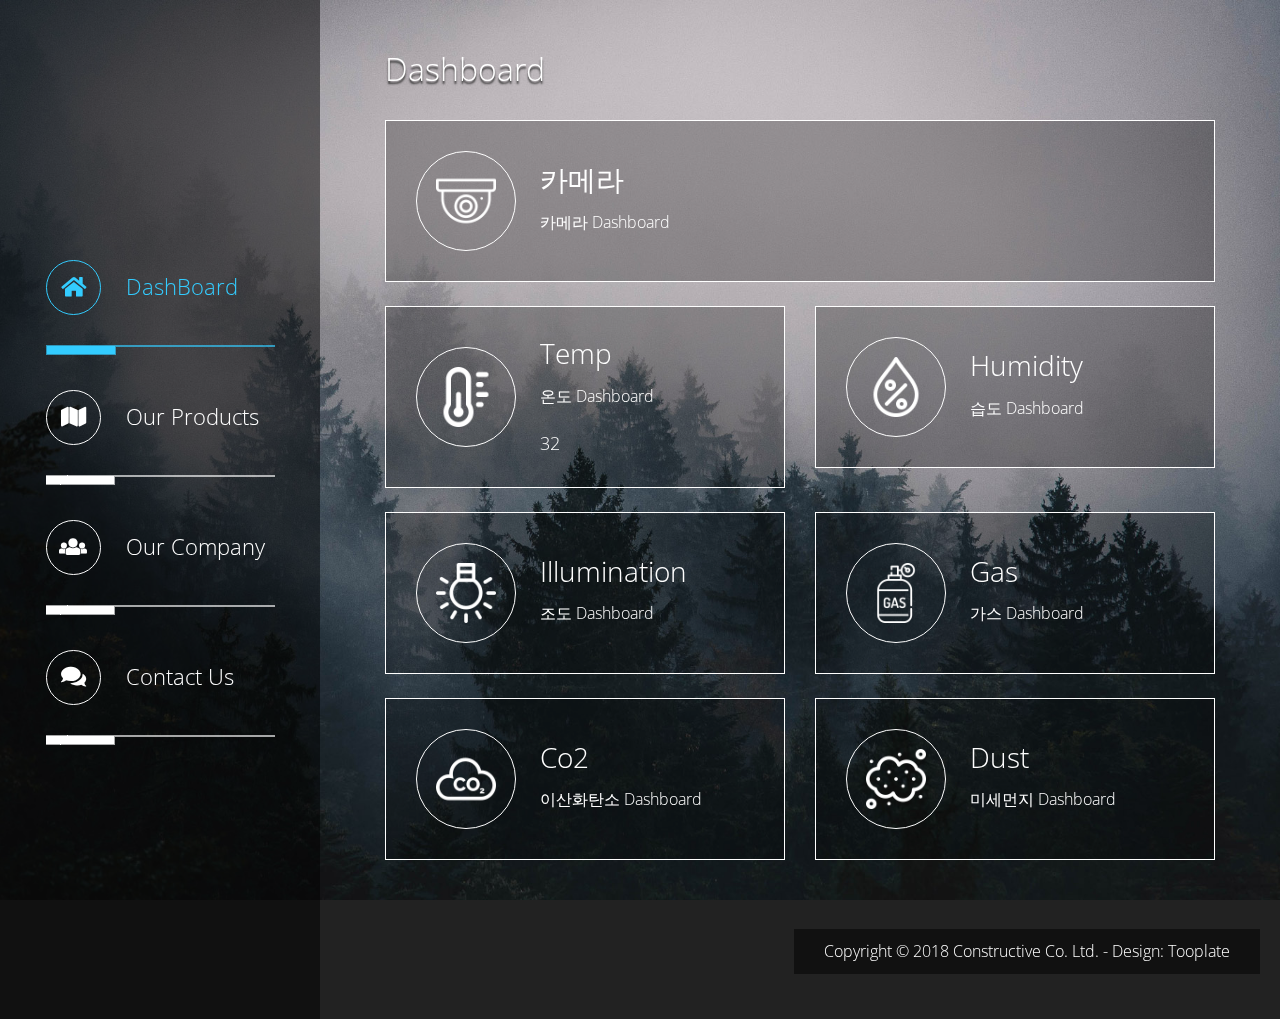
==== test/index.html @ ed11cfe7 "22/11/21 Web" ====
<!DOCTYPE html>
<html>
  <head>
    <meta charset="utf-8" />
    <meta http-equiv="X-UA-Compatible" content="IE=edge" />
    <meta name="viewport" content="width=device-width, initial-scale=1" />

    <title>Constructive HTML Template</title>
    <!--

Template 2102 Constructive

http://www.tooplate.com/view/2102-constructive

-->
    <link
      rel="stylesheet"
      href="https://fonts.googleapis.com/css?family=Open+Sans:300,400"
    />
    <!-- Google web font "Open Sans" -->
    <link rel="stylesheet" href="css/fontawesome-all.min.css" />
    <link rel="stylesheet" href="css/bootstrap.min.css" />
    <link rel="stylesheet" type="text/css" href="css/magnific-popup.css" />
    <link rel="stylesheet" type="text/css" href="slick/slick.css" />
    <link rel="stylesheet" type="text/css" href="slick/slick-theme.css" />
    <link rel="stylesheet" href="css/tooplate-style.css" />
    <link rel="stylesheet" href="css/function.css" />
    <script>
      var renderPage = true;

      if (
        navigator.userAgent.indexOf("MSIE") !== -1 ||
        navigator.appVersion.indexOf("Trident/") > 0
      ) {
        /* Microsoft Internet Explorer detected in. */
        alert(
          "Please view this in a modern browser such as Chrome or Microsoft Edge."
        );
        renderPage = false;
      }
    </script>
  </head>

  <body>
    <!-- Loader -->
    <div id="loader-wrapper">
      <div id="loader"></div>
      <div class="loader-section section-left"></div>
      <div class="loader-section section-right"></div>
    </div>

    <!-- Page Content -->
    <div class="container-fluid tm-main">
      <div class="row tm-main-row">
        <!-- Sidebar -->
        <div
          id="tmSideBar"
          class="col-xl-3 col-lg-4 col-md-12 col-sm-12 sidebar"
        >
          <button id="tmMainNavToggle" class="menu-icon">&#9776;</button>

          <div class="inner">
            <nav id="tmMainNav" class="tm-main-nav">
              <ul>
                <li>
                  <a
                    href="#intro"
                    id="tmNavLink1"
                    class="scrolly active"
                    data-bg-img="constructive_bg_01.jpg"
                    data-page="#tm-section-1"
                  >
                    <i class="fas fa-home tm-nav-fa-icon"></i>
                    <span>DashBoard</span>
                  </a>
                </li>
                <li>
                  <a
                    href="#products"
                    id="tmNavLink2"
                    class="scrolly"
                    data-bg-img="constructive_bg_02.jpg"
                    data-page="#tm-section-2"
                    data-page-type="carousel"
                  >
                    <i class="fas fa-map tm-nav-fa-icon"></i>
                    <span>Our Products</span>
                  </a>
                </li>
                <li>
                  <a
                    href="#company"
                    class="scrolly"
                    data-bg-img="constructive_bg_03.jpg"
                    data-page="#tm-section-3"
                  >
                    <i class="fas fa-users tm-nav-fa-icon"></i>
                    <span>Our Company</span>
                  </a>
                </li>
                <li>
                  <a
                    href="#contact"
                    class="scrolly"
                    data-bg-img="constructive_bg_04.jpg"
                    data-page="#tm-section-4"
                  >
                    <i class="fas fa-comments tm-nav-fa-icon"></i>
                    <span>Contact Us</span>
                  </a>
                </li>
              </ul>
            </nav>
          </div>
        </div>

        <div class="col-xl-9 col-lg-8 col-md-12 col-sm-12 tm-content">
          <div class="modal-div hidden">
            <div class="modal-overlay"></div>
            <div class="modal-content">
              <h2 style="color: black">blank</h2>
              <button id="closeBtn">❌</button>
            </div>
          </div>
          <!-- section 1 -->
          <section
            id="tm-section-1"
            class="tm-section"
            style="position: relative"
          >
            <div class="row mb-4">
              <header class="col-xl-12">
                <h2 class="tm-text-shadow">Dashboard</h2>
              </header>
            </div>
            <div class="col-sm-12 col-md-6 col-lg-12 mb-4">
              <div
                id="click"
                class="media tm-bg-transparent-black tm-border-white"
              >
                <i class="tm-icon-circled tm-icon-media">
                  <img
                    class="invert-img"
                    src="./img/cctv.png"
                    height="60"
                    width="60"
                /></i>
                <div class="media-body">
                  <h3>카메라</h3>
                  <p>카메라 Dashboard</p>
                </div>
              </div>
            </div>
            <!-- 온도,습도,조도,가스,CO2,먼지 등 dashboard -->
            <div id="dashboard" class="row">
              <div class="col-sm-12 col-md-6 col-lg-12 col-xl-6 mb-4">
                <div
                  id="temp"
                  class="media tm-bg-transparent-black tm-border-white click"
                >
                  <i class="tm-icon-circled tm-icon-media">
                    <img
                      class="invert-img"
                      src="./img/temperature.png"
                      height="60"
                      width="60"
                  /></i>
                  <div class="media-body">
                    <a class="sensor hidden">temp</a>
                    <h3>Temp</h3>
                    <p>온도 Dashboard</p>
                    <a id="cur-temp">32</a>
                  </div>
                </div>
              </div>
              <div class="col-sm-12 col-md-6 col-lg-12 col-xl-6 mb-4">
                <div
                  id="hum"
                  class="media tm-bg-transparent-black tm-border-white click"
                >
                  <i class="tm-icon-circled tm-icon-media">
                    <img
                      class="invert-img"
                      src="./img/humidity.png"
                      height="60"
                      width="60"
                  /></i>
                  <div class="media-body">
                    <a class="sensor hidden">humidity</a>
                    <h3>Humidity</h3>
                    <p>습도 Dashboard</p>
                  </div>
                </div>
              </div>
              <div class="col-sm-12 col-md-6 col-lg-12 col-xl-6 mb-4">
                <div
                  id="ill"
                  class="media tm-bg-transparent-black tm-border-white click"
                >
                  <i class="tm-icon-circled tm-icon-media">
                    <img
                      class="invert-img"
                      src="./img/illumination.png"
                      height="60"
                      width="60"
                  /></i>
                  <div class="media-body">
                    <a class="sensor hidden">illumination</a>
                    <h3>Illumination</h3>
                    <p>조도 Dashboard</p>
                  </div>
                </div>
              </div>
              <div class="col-sm-12 col-md-6 col-lg-12 col-xl-6 mb-4">
                <div
                  id="gas"
                  class="media tm-bg-transparent-black tm-border-white click"
                >
                  <i class="tm-icon-circled tm-icon-media">
                    <img
                      class="invert-img"
                      src="./img/gas-bottle.png"
                      height="60"
                      width="60"
                  /></i>
                  <div class="media-body">
                    <a class="sensor hidden">gas</a>
                    <h3>Gas</h3>
                    <p>가스 Dashboard</p>
                  </div>
                </div>
              </div>
              <div class="col-sm-12 col-md-6 col-lg-12 col-xl-6 mb-4">
                <div
                  id="co2"
                  class="media tm-bg-transparent-black tm-border-white click"
                >
                  <i class="tm-icon-circled tm-icon-media">
                    <img
                      class="invert-img"
                      src="./img/carbon-dioxide.png"
                      height="60"
                      width="60"
                  /></i>
                  <div class="media-body">
                    <a class="sensor hidden">co2</a>
                    <h3>Co2</h3>
                    <p>이산화탄소 Dashboard</p>
                  </div>
                </div>
              </div>
              <div class="col-sm-12 col-md-6 col-lg-12 col-xl-6 mb-4">
                <div
                  id="dust"
                  class="media tm-bg-transparent-black tm-border-white click"
                >
                  <i class="tm-icon-circled tm-icon-media">
                    <img
                      class="invert-img"
                      src="./img/dust.png"
                      height="60"
                      width="60"
                  /></i>
                  <div class="media-body">
                    <a class="sensor hidden">dust</a>
                    <h3>Dust</h3>
                    <p>미세먼지 Dashboard</p>
                  </div>
                </div>
              </div>
            </div>
          </section>

          <!-- section 2 -->
          <section id="tm-section-2" class="tm-section tm-section-carousel">
            <div>
              <header class="mb-4">
                <h2 class="tm-text-shadow">Our Products</h2>
              </header>
              <div class="tm-img-container">
                <div class="tm-img-slider">
                  <a href="img/gallery-img-01.jpg" class="tm-slider-img"
                    ><img
                      src="img/gallery-img-01-tn.jpg"
                      alt="Image"
                      class="img-fluid"
                  /></a>
                  <a href="img/gallery-img-02.jpg" class="tm-slider-img"
                    ><img
                      src="img/gallery-img-02-tn.jpg"
                      alt="Image"
                      class="img-fluid"
                  /></a>
                  <a href="img/gallery-img-03.jpg" class="tm-slider-img"
                    ><img
                      src="img/gallery-img-03-tn.jpg"
                      alt="Image"
                      class="img-fluid"
                  /></a>
                  <a href="img/gallery-img-04.jpg" class="tm-slider-img"
                    ><img
                      src="img/gallery-img-04-tn.jpg"
                      alt="Image"
                      class="img-fluid"
                  /></a>
                  <a href="img/gallery-img-05.jpg" class="tm-slider-img"
                    ><img
                      src="img/gallery-img-05-tn.jpg"
                      alt="Image"
                      class="img-fluid"
                  /></a>
                  <a href="img/gallery-img-06.jpg" class="tm-slider-img"
                    ><img
                      src="img/gallery-img-06-tn.jpg"
                      alt="Image"
                      class="img-fluid"
                  /></a>
                </div>
              </div>
            </div>
          </section>

          <!-- section 3 -->
          <section id="tm-section-3" class="tm-section">
            <div class="row mb-4">
              <header class="col-xl-12">
                <h2 class="tm-text-shadow">Our Company</h2>
              </header>
            </div>
            <div class="row">
              <div class="col-sm-12 col-md-6 col-lg-12 col-xl-6 mb-4">
                <div class="media tm-bg-transparent-black tm-border-white">
                  <i class="fab fa-apple tm-icon-circled tm-icon-media"></i>
                  <div class="media-body">
                    <h3>HTML Templates</h3>
                    <p>
                      We provide a variety of templates for you at no cost.
                      Please spread a word about
                      <a
                        href="https://plus.google.com/+tooplate"
                        target="_parent"
                        >Tooplate</a
                      >
                      website. Thank you.
                    </p>
                  </div>
                </div>
              </div>
              <div class="col-sm-12 col-md-6 col-lg-12 col-xl-6 mb-4">
                <div class="media tm-bg-transparent-black tm-border-white">
                  <i
                    class="fas fa-map-pin mr-4 tm-icon-circled tm-icon-media"
                  ></i>
                  <div class="media-body">
                    <h3>Free Images</h3>
                    <p>
                      Photos by
                      <a href="https://unsplash.com" target="_blank"
                        >Unsplash.com</a
                      >
                      website, ac ornare arcu finibus sed. Aenean ultrices nisi
                      sit amet facilisis viverra.
                    </p>
                  </div>
                </div>
              </div>
              <div class="col-sm-12 col-md-6 col-lg-12 col-xl-6 mb-4">
                <div class="media tm-bg-transparent-black tm-border-white">
                  <i class="fab fa-fly mr-4 tm-icon-circled tm-icon-media"></i>
                  <div class="media-body">
                    <h3>Phasellus eleifend</h3>
                    <p>
                      Phasellus feugiat scelerisque sapien, ac ornare arcu
                      finibus sed. Aenean ultrices nisi sit amet facilisis
                      viverra.
                    </p>
                  </div>
                </div>
              </div>
              <div class="col-sm-12 col-md-6 col-lg-12 col-xl-6 mb-4">
                <div class="media tm-bg-transparent-black tm-border-white">
                  <i
                    class="fab fa-linode mr-4 tm-icon-circled tm-icon-media"
                  ></i>
                  <div class="media-body">
                    <h3>Phasellus eleifend</h3>
                    <p>
                      Phasellus feugiat scelerisque sapien, ac ornare arcu
                      finibus sed. Aenean ultrices nisi sit amet facilisis
                      viverra.
                    </p>
                  </div>
                </div>
              </div>
            </div>
          </section>

          <!-- section 4 -->
          <section id="tm-section-4" class="tm-section">
            <div class="tm-bg-transparent-black tm-contact-box-pad">
              <div class="row mb-4">
                <div class="col-sm-12">
                  <header><h2 class="tm-text-shadow">Contact Us</h2></header>
                </div>
              </div>
              <div class="row tm-page-4-content">
                <div class="col-md-6 col-sm-12 tm-contact-col">
                  <div class="contact_message">
                    <form action="#contact" method="post" class="contact-form">
                      <div class="form-group">
                        <input
                          type="text"
                          id="contact_name"
                          name="contact_name"
                          class="form-control"
                          placeholder="Name"
                          required
                        />
                      </div>
                      <div class="form-group">
                        <input
                          type="email"
                          id="contact_email"
                          name="contact_email"
                          class="form-control"
                          placeholder="Email"
                          required
                        />
                      </div>
                      <div class="form-group">
                        <textarea
                          id="contact_message"
                          name="contact_message"
                          class="form-control"
                          rows="9"
                          placeholder="Message"
                          required
                        ></textarea>
                      </div>
                      <button
                        type="submit"
                        class="btn tm-btn-submit tm-btn ml-auto"
                      >
                        Submit
                      </button>
                    </form>
                  </div>
                </div>
                <div class="col-md-6 col-sm-12 tm-contact-col">
                  <div class="tm-address-box">
                    <p>
                      Aliquam interdum, nisl sedd faucibus tempor, massa velit
                      laoreet ipsum, et faucibus sapien magna at enim.
                      Suspendisse a dictum tortor.
                    </p>
                    <p>
                      Curabitur venenatis leo in augue convallis, vulputate
                      sollicitudin ex maximus.
                    </p>
                    <address>
                      120-240 Aliquam nec neque augue<br />
                      Suspendisse tincidunt nunc,<br />
                      vitae sagis justo 11000
                    </address>
                  </div>
                </div>
              </div>
            </div>
          </section>
        </div>
        <!-- .tm-content -->
        <footer class="footer-link">
          <p class="tm-copyright-text">
            Copyright &copy; 2018 Constructive Co. Ltd. - Design: Tooplate
          </p>
        </footer>
      </div>
      <!-- row -->
    </div>
    <div id="preload-01"></div>
    <div id="preload-02"></div>
    <div id="preload-03"></div>
    <div id="preload-04"></div>

    <script type="text/javascript" src="js/jquery-3.2.1.min.js"></script>
    <script
      type="text/javascript"
      src="js/jquery.magnific-popup.min.js"
    ></script>
    <script type="text/javascript" src="js/jquery.backstretch.min.js"></script>
    <script type="text/javascript" src="slick/slick.min.js"></script>
    <!-- Slick Carousel -->

    <script>
      var sidebarVisible = false;
      var currentPageID = "#tm-section-1";

      // Setup Carousel
      function setupCarousel() {
        // If current page isn't Carousel page, don't do anything.
        if ($("#tm-section-2").css("display") == "none") {
        } else {
          // If current page is Carousel page, set up the Carousel.

          var slider = $(".tm-img-slider");
          var windowWidth = $(window).width();

          if (slider.hasClass("slick-initialized")) {
            slider.slick("destroy");
          }

          if (windowWidth < 640) {
            slider.slick({
              dots: true,
              infinite: false,
              slidesToShow: 1,
              slidesToScroll: 1,
            });
          } else if (windowWidth < 992) {
            slider.slick({
              dots: true,
              infinite: false,
              slidesToShow: 2,
              slidesToScroll: 1,
            });
          } else {
            // Slick carousel
            slider.slick({
              dots: true,
              infinite: false,
              slidesToShow: 3,
              slidesToScroll: 2,
            });
          }

          // Init Magnific Popup
          $(".tm-img-slider").magnificPopup({
            delegate: "a", // child items selector, by clicking on it popup will open
            type: "image",
            gallery: { enabled: true },
            // other options
          });
        }
      }

      // Setup Nav
      function setupNav() {
        // Add Event Listener to each Nav item
        $(".tm-main-nav a").click(function (e) {
          e.preventDefault();

          var currentNavItem = $(this);
          changePage(currentNavItem);

          setupCarousel();
          setupFooter();

          // Hide the nav on mobile
          $("#tmSideBar").removeClass("show");
        });
      }

      function changePage(currentNavItem) {
        // Update Nav items
        $(".tm-main-nav a").removeClass("active");
        currentNavItem.addClass("active");

        $(currentPageID).hide();

        // Show current page
        currentPageID = currentNavItem.data("page");
        $(currentPageID).fadeIn(1000);

        // Change background image
        var bgImg = currentNavItem.data("bgImg");
        $.backstretch("img/" + bgImg);
      }

      // Setup Nav Toggle Button
      function setupNavToggle() {
        $("#tmMainNavToggle").on("click", function () {
          $(".sidebar").toggleClass("show");
        });
      }

      // If there is enough room, stick the footer at the bottom of page content.
      // If not, place it after the page content
      function setupFooter() {
        var padding = 100;
        var footerPadding = 40;
        var mainContent = $("section" + currentPageID);
        var mainContentHeight = mainContent.outerHeight(true);
        var footer = $(".footer-link");
        var footerHeight = footer.outerHeight(true);
        var totalPageHeight =
          mainContentHeight + footerHeight + footerPadding + padding;
        var windowHeight = $(window).height();

        if (totalPageHeight > windowHeight) {
          $(".tm-content").css(
            "margin-bottom",
            footerHeight + footerPadding + "px"
          );
          footer.css("bottom", footerHeight + "px");
        } else {
          $(".tm-content").css("margin-bottom", "0");
          footer.css("bottom", "20px");
        }
      }

      // Everything is loaded including images.
      $(window).on("load", function () {
        // Render the page on modern browser only.
        if (renderPage) {
          // Remove loader
          $("body").addClass("loaded");

          // Page transition
          var allPages = $(".tm-section");

          // Handle click of "Continue", which changes to next page
          // The link contains data-nav-link attribute, which holds the nav item ID
          // Nav item ID is then used to access and trigger click on the corresponding nav item
          var linkToAnotherPage = $("a.tm-btn[data-nav-link]");

          if (linkToAnotherPage != null) {
            linkToAnotherPage.on("click", function () {
              var navItemToHighlight = linkToAnotherPage.data("navLink");
              $("a" + navItemToHighlight).click();
            });
          }

          // Hide all pages
          allPages.hide();

          $("#tm-section-1").fadeIn();

          // Set up background first page
          var bgImg = $("#tmNavLink1").data("bgImg");

          $.backstretch("img/" + bgImg, { fade: 500 });

          // Setup Carousel, Nav, and Nav Toggle
          setupCarousel();
          setupNav();
          setupNavToggle();
          setupFooter();

          // Resize Carousel upon window resize
          $(window).resize(function () {
            setupCarousel();
            setupFooter();
          });
        }
      });
    </script>
    <script src="js/function.js"></script>
  </body>
</html>
---- test/css/tooplate-style.css ----
/* 	

Template 2102 Constructive

http://www.tooplate.com/view/2102-constructive

*/

body {
  font-family: "Open Sans", Helvetica, Arial, sans-serif;
  font-size: 18px;
  font-weight: 300;
  color: white;
  overflow-x: hidden;
  min-height: 100vh;
  height: 100%;
  position: relative;
  background: #222222;
}

#preload-01 {
  background: url(../img/constructive_bg_01.jpg) no-repeat -9999px -9999px;
}
#preload-02 {
  background: url(../img/constructive_bg_02.jpg) no-repeat -9999px -9999px;
}
#preload-03 {
  background: url(../img/constructive_bg_03.jpg) no-repeat -9999px -9999px;
}
#preload-04 {
  background: url(../img/constructive_bg_04.jpg) no-repeat -9999px -9999px;
}

ul {
  margin: 0;
  padding: 0;
}

a,
button {
  transition: all 0.3s ease;
}
button:focus {
  outline: none;
}
a:focus {
  text-decoration: none;
  outline: none;
}

a {
  color: #fff;
}

a:hover {
  color: #ff0;
}

h1,
h2,
h3 {
  font-weight: 300;
}

p {
  font-size: 1rem;
  line-height: 2.2;
}

p:last-child {
  margin-bottom: 0;
}

.tm-bg-transparent-black {
  background-color: rgba(0, 0, 0, 0.25);
  padding: 30px;
}

.tm-contact-box-pad {
  padding: 60px 55px;
}
.tm-border-white {
  border: 1px solid white;
}
.media {
  align-items: center;
}

.tm-icon-circled {
  font-size: 4.5rem;
  border-radius: 50%;
  border: 1px solid white;
  padding: 8px;
  display: -webkit-box;
  display: -ms-flexbox;
  display: flex;
  -webkit-box-align: center;
  -ms-flex-align: center;
  align-items: center;
  -webkit-box-pack: center;
  -ms-flex-pack: center;
  justify-content: center;
  width: 100px;
  height: 100px;
}

.tm-font-big {
  font-size: 1.3rem;
}

.row {
  display: -ms-flexbox;
  display: flex;
  -ms-flex-wrap: wrap;
  flex-wrap: wrap;
  margin-right: auto;
  margin-left: auto;
}

.tm-main {
  height: 100%;
  min-height: 100vh;
  padding: 0;
}

.tm-main-row {
  height: 100%;
  min-height: 100vh;
  position: relative;
}

#tmMainNavToggle {
  display: none;
}

.sidebar {
  display: -webkit-box;
  display: -ms-flexbox;
  display: flex;
  -webkit-box-align: center;
  -ms-flex-align: center;
  align-items: center;
  -webkit-box-pack: center;
  -ms-flex-pack: center;
  justify-content: center;
  padding: 60px 50px;
  cursor: default;
  z-index: 100;
  background: rgba(0, 0, 0, 0.5);
  color: white;
  z-index: 1000;
}

.tm-content {
  display: -webkit-box;
  display: -ms-flexbox;
  display: flex;
  -ms-flex-item-align: stretch;
  align-self: stretch;
  -webkit-box-align: center;
  -ms-flex-align: center;
  align-items: center;
  padding: 50px 10%;
  width: 100%;
  position: relative;
}

.tm-nav-fa-icon {
  width: 55px;
  height: 55px;
  border-radius: 50%;
  border: 1px solid white;
  padding: 8px;
  display: -webkit-box;
  display: -ms-flexbox;
  display: flex;
  -webkit-box-align: center;
  -ms-flex-align: center;
  align-items: center;
  -webkit-box-pack: center;
  -ms-flex-pack: center;
  justify-content: center;
  margin-right: 35px;
}

.tm-main-nav {
  font-size: 1.6rem;
}
.tm-main-nav li {
  list-style: none;
}
.tm-main-nav a {
  background-image: url(../img/nav-item.png);
  background-repeat: no-repeat;
  background-position: left bottom;
  color: white;
  display: -webkit-box;
  display: -ms-flexbox;
  display: flex;
  -webkit-box-align: center;
  -ms-flex-align: center;
  align-items: center;
  margin: 20px 0 40px 0;
  padding-bottom: 40px;
  padding-right: 80px;
}

.tm-main-nav a:hover,
.tm-main-nav a:focus,
.tm-main-nav a.active {
  background-image: url(../img/nav-item-highlight.png);
  color: #33ccff;
  text-decoration: none;
}

.tm-main-nav a:hover .tm-nav-fa-icon,
.tm-main-nav a:focus .tm-nav-fa-icon,
.tm-main-nav a.active .tm-nav-fa-icon {
  border-color: #33ccff;
}

.fa-menu {
  width: 50px;
  height: 50px;
}

.tm-btn {
  padding: 15px 50px;
  font-size: 1.3rem;
  font-weight: 300;
  background: transparent;
  border-color: white;
  color: white;
  cursor: pointer;
}

.tm-btn:hover,
.tm-btn:focus {
  color: #33ccff;
  border-color: #33ccff;
}

.tm-btn-submit {
  border-radius: 0;
  display: block;
  padding: 15px 43px;
}

.slick-dots {
  bottom: -45px;
}
.slick-dots li button:before {
  font-size: 20px;
}
.slick-slide {
  margin: 0 10px;
}
.slick-list {
  margin: 0 -10px;
}
.tm-text-shadow {
  text-shadow: 0px 3px 2px rgba(50, 50, 50, 1);
}

.tm-section {
  max-width: 100%;
  width: auto;
  background: transparent;
}

.col-md-6.tm-contact-col {
  margin-bottom: 0;
}

.tm-img-slider {
  max-width: 940px;
}
/* #tm-section-1 {
  max-width: 700px;
} */

.invert-img {
  filter: invert(100);
}

.tm-icon-media {
  margin-right: 1.5rem;
  margin-bottom: 0;
}

address {
  font-size: 1rem;
}
.form-control {
  background: transparent;
  border-color: white;
  color: white;
  font-weight: 300;
  border-radius: 0;
  padding: 15px;
}

.form-control:focus {
  background: transparent;
  color: white;
  border-color: #33ccff;
  box-shadow: none;
}

::-webkit-input-placeholder {
  color: rgba(255, 255, 255, 1) !important;
  opacity: 1;
}

:-moz-placeholder {
  color: rgba(255, 255, 255, 1) !important;
  opacity: 1;
}

::-moz-placeholder {
  color: rgba(255, 255, 255, 1) !important;
  opacity: 1;
}

:-ms-input-placeholder {
  color: rgba(255, 255, 255, 1) !important;
  opacity: 1;
}

.footer-link {
  position: absolute;
  bottom: 20px;
  right: 20px;
  margin-left: 20px;
  color: white;
  text-align: right;
  width: 100%;
  z-index: 999;
}

.footer-link.relative {
  position: relative;
}

.tm-copyright-text {
  display: inline-block;
  padding: 5px 30px;
  background-color: rgba(0, 0, 0, 0.5);
}

footer a {
  color: white;
}

@media (max-width: 1800px) {
  .tm-section {
    margin-right: auto;
  }
}

@media (max-width: 1724px) {
  .tm-nav-fa-icon {
    margin-right: 25px;
  }

  .tm-main-nav a {
    margin: 20px 0 35px 0;
    padding-right: 10px;
  }

  .tm-content {
    padding: 50px 5%;
  }
}

@media (max-width: 1400px) {
  .tm-main-nav {
    font-size: 1.4rem;
  }
  .tm-main-nav a {
    padding-right: 10px;
  }
  .tm-nav-fa-icon {
    margin-right: 25px;
  }

  .sidebar {
    padding: 60px 30px;
  }
}

@media (max-width: 1340px) {
  .tm-content {
    padding: 50px;
    margin: 0 auto;
  }
}

@media (max-width: 1199px) {
  .col-md-6.tm-contact-col {
    -ms-flex: 0 0 100%;
    flex: 0 0 100%;
    max-width: 100%;
    margin-bottom: 30px;
  }
}

@media (max-width: 991px) {
  /*  Nav toggle
        https://www.youtube.com/watch?v=uyT3NSHhke8
    */

  .tm-main-row {
    position: relative;
  }

  #tmMainNavToggle {
    display: block;
    position: absolute;
    right: -60px;
    top: 0;
  }

  .menu-icon {
    padding: 10px 15px;
    background: #000000c4;
    border: 1px solid;
    color: #33ccff;
    cursor: pointer;
    margin-top: 4px;
    margin-left: 4px;
    border-radius: 5px;
    width: 60px;
    height: 50px;
    z-index: 1001;
  }

  #tmSideBar {
    width: 300px;
    position: absolute;
    min-height: 100vh;
    height: auto;
    left: -300px;
    transition: all 0.3s ease-in-out;
    -webkit-transition: all 0.3s ease-in-out;
    -moz-transition: all 0.3s ease-in-out;
    -ms-transition: all 0.3s ease-in-out;
    -o-transition: all 0.3s ease-in-out;
  }

  #tmSideBar.show {
    left: 0;
  }

  .sidebar {
    background: rgba(0, 0, 0, 0.9);
    padding: 20px;
  }

  .tm-main-nav a {
    padding-bottom: 20px;
    margin: 20px 0 25px 0;
  }

  .tm-section {
    margin-left: auto;
  }

  .tm-section-carousel {
    max-width: 620px;
    width: 100%;
  }
}

@media (max-width: 767px) {
  .tm-content {
    padding: 50px 30px;
  }
}

@media (max-width: 640px) {
  .tm-section-carousel {
    max-width: 300px;
    padding-bottom: 50px;
  }
}

@media (max-width: 600px) {
  .tm-contact-box-pad {
    padding: 30px 25px;
  }

  .footer-link {
    margin: 0 auto;
    width: 90%;
  }
}

@media (max-width: 500px), (max-width: 809px) and (min-width: 767px) {
  .media {
    flex-direction: column;
  }
  .tm-icon-media {
    margin-right: 0;
    margin-bottom: 1.5rem;
  }
}

/* Loader */

#loader-wrapper {
  position: fixed;
  top: 0;
  left: 0;
  width: 100%;
  height: 100%;
  z-index: 2000;
}
#loader {
  display: block;
  position: relative;
  left: 50%;
  top: 50%;
  width: 150px;
  height: 150px;
  margin: -75px 0 0 -75px;
  border-radius: 50%;
  border: 3px solid transparent;
  border-top-color: #3498db;

  -webkit-animation: spin 2s linear infinite; /* Chrome, Opera 15+, Safari 5+ */
  animation: spin 2s linear infinite; /* Chrome, Firefox 16+, IE 10+, Opera */

  z-index: 1001;
}

#loader:before {
  content: "";
  position: absolute;
  top: 5px;
  left: 5px;
  right: 5px;
  bottom: 5px;
  border-radius: 50%;
  border: 3px solid transparent;
  border-top-color: #e74c3c;

  -webkit-animation: spin 3s linear infinite; /* Chrome, Opera 15+, Safari 5+ */
  animation: spin 3s linear infinite; /* Chrome, Firefox 16+, IE 10+, Opera */
}

#loader:after {
  content: "";
  position: absolute;
  top: 15px;
  left: 15px;
  right: 15px;
  bottom: 15px;
  border-radius: 50%;
  border: 3px solid transparent;
  border-top-color: #f9c922;

  -webkit-animation: spin 1.5s linear infinite; /* Chrome, Opera 15+, Safari 5+ */
  animation: spin 1.5s linear infinite; /* Chrome, Firefox 16+, IE 10+, Opera */
}

@-webkit-keyframes spin {
  0% {
    -webkit-transform: rotate(0deg); /* Chrome, Opera 15+, Safari 3.1+ */
    -ms-transform: rotate(0deg); /* IE 9 */
    transform: rotate(0deg); /* Firefox 16+, IE 10+, Opera */
  }
  100% {
    -webkit-transform: rotate(360deg); /* Chrome, Opera 15+, Safari 3.1+ */
    -ms-transform: rotate(360deg); /* IE 9 */
    transform: rotate(360deg); /* Firefox 16+, IE 10+, Opera */
  }
}
@keyframes spin {
  0% {
    -webkit-transform: rotate(0deg); /* Chrome, Opera 15+, Safari 3.1+ */
    -ms-transform: rotate(0deg); /* IE 9 */
    transform: rotate(0deg); /* Firefox 16+, IE 10+, Opera */
  }
  100% {
    -webkit-transform: rotate(360deg); /* Chrome, Opera 15+, Safari 3.1+ */
    -ms-transform: rotate(360deg); /* IE 9 */
    transform: rotate(360deg); /* Firefox 16+, IE 10+, Opera */
  }
}

#loader-wrapper .loader-section {
  position: fixed;
  top: 0;
  width: 51%;
  height: 100%;
  background: #222222;
  z-index: 1000;
  -webkit-transform: translateX(0); /* Chrome, Opera 15+, Safari 3.1+ */
  -ms-transform: translateX(0); /* IE 9 */
  transform: translateX(0); /* Firefox 16+, IE 10+, Opera */
}

#loader-wrapper .loader-section.section-left {
  left: 0;
}

#loader-wrapper .loader-section.section-right {
  right: 0;
}

/* Loaded */
.loaded #loader-wrapper .loader-section.section-left {
  -webkit-transform: translateX(-100%); /* Chrome, Opera 15+, Safari 3.1+ */
  -ms-transform: translateX(-100%); /* IE 9 */
  transform: translateX(-100%); /* Firefox 16+, IE 10+, Opera */

  -webkit-transition: all 0.7s 0.3s cubic-bezier(0.645, 0.045, 0.355, 1);
  transition: all 0.7s 0.3s cubic-bezier(0.645, 0.045, 0.355, 1);
}

.loaded #loader-wrapper .loader-section.section-right {
  -webkit-transform: translateX(100%); /* Chrome, Opera 15+, Safari 3.1+ */
  -ms-transform: translateX(100%); /* IE 9 */
  transform: translateX(100%); /* Firefox 16+, IE 10+, Opera */

  -webkit-transition: all 0.7s 0.3s cubic-bezier(0.645, 0.045, 0.355, 1);
  transition: all 0.7s 0.3s cubic-bezier(0.645, 0.045, 0.355, 1);
}

.loaded #loader {
  opacity: 0;
  -webkit-transition: all 0.3s ease-out;
  transition: all 0.3s ease-out;
}
.loaded #loader-wrapper {
  visibility: hidden;

  -webkit-transform: translateY(-100%); /* Chrome, Opera 15+, Safari 3.1+ */
  -ms-transform: translateY(-100%); /* IE 9 */
  transform: translateY(-100%); /* Firefox 16+, IE 10+, Opera */

  -webkit-transition: all 0.3s 1s ease-out;
  transition: all 0.3s 1s ease-out;
}

/* JavaScript Turned Off */
.no-js #loader-wrapper {
  display: none;
}
---- test/css/function.css ----
.click:hover {
  background-color: silver;
  cursor: pointer;
  height: 110%;
  width: 105%;
}

.modal-div {
  position: fixed;
  top: 0;
  left: 0;
  width: 100%;
  height: 100%;
  display: flex;
  justify-content: center;
  align-items: center;
  z-index: 1000;
}

.modal-overlay {
  background-color: rgba(0, 0, 0, 0.6);

  width: 100%;
  height: 100%;
  position: absolute;
}
.modal-content {
  background-color: white;

  position: relative;
  text-align: center;
  padding: 50px 100px;
  border-radius: 10px;
  width: 30%;
  top: 0px;
  box-shadow: 0 10px 20px rgba(0, 0, 0, 0.19), 0 6px 6px rgba(0, 0, 0, 0.23);
}
.hidden {
  display: none;
}
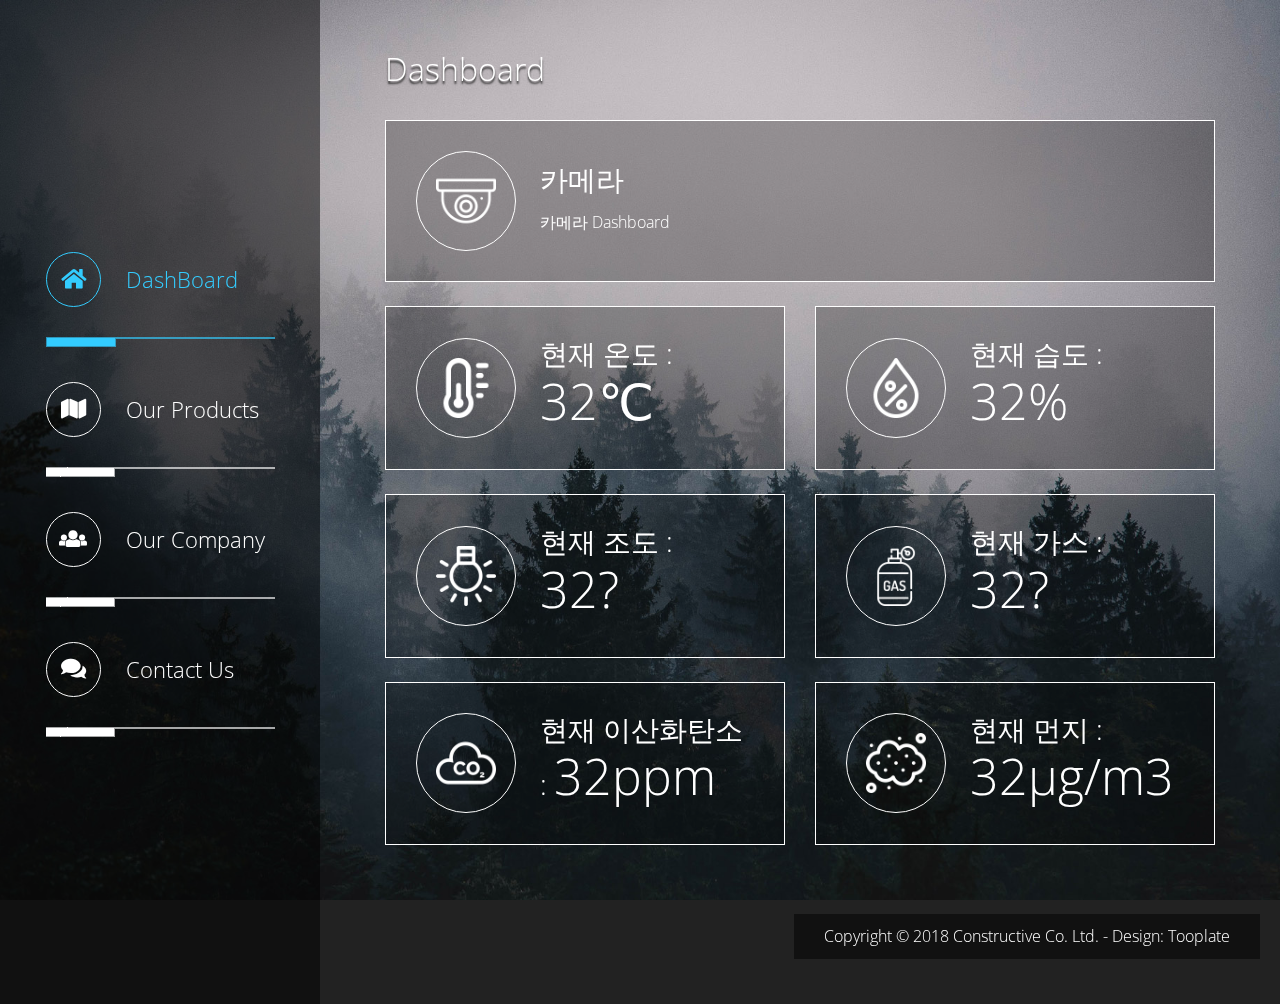
==== commit 6b123e8c: "21/11/22 web" ====
--- a/test/index.html
+++ b/test/index.html
@@ -167,9 +167,10 @@
                   /></i>
                   <div class="media-body">
                     <a class="sensor hidden">temp</a>
-                    <h3>Temp</h3>
-                    <p>온도 Dashboard</p>
-                    <a id="cur-temp">32</a>
+                    <h3>
+                      현재 온도 :
+                      <a id="cur-temp" class="cur">32℃</a>
+                    </h3>
                   </div>
                 </div>
               </div>
@@ -187,8 +188,10 @@
                   /></i>
                   <div class="media-body">
                     <a class="sensor hidden">humidity</a>
-                    <h3>Humidity</h3>
-                    <p>습도 Dashboard</p>
+                    <h3>
+                      현재 습도 :
+                      <a id="cur-hum" class="cur">32%</a>
+                    </h3>
                   </div>
                 </div>
               </div>
@@ -206,8 +209,10 @@
                   /></i>
                   <div class="media-body">
                     <a class="sensor hidden">illumination</a>
-                    <h3>Illumination</h3>
-                    <p>조도 Dashboard</p>
+                    <h3>
+                      현재 조도 :
+                      <a id="cur-ill" class="cur">32?</a>
+                    </h3>
                   </div>
                 </div>
               </div>
@@ -225,8 +230,10 @@
                   /></i>
                   <div class="media-body">
                     <a class="sensor hidden">gas</a>
-                    <h3>Gas</h3>
-                    <p>가스 Dashboard</p>
+                    <h3>
+                      현재 가스 :
+                      <a id="cur-gas" class="cur">32?</a>
+                    </h3>
                   </div>
                 </div>
               </div>
@@ -244,8 +251,10 @@
                   /></i>
                   <div class="media-body">
                     <a class="sensor hidden">co2</a>
-                    <h3>Co2</h3>
-                    <p>이산화탄소 Dashboard</p>
+                    <h3>
+                      현재 이산화탄소 :
+                      <a id="cur-co2" class="cur">32ppm</a>
+                    </h3>
                   </div>
                 </div>
               </div>
@@ -263,8 +272,10 @@
                   /></i>
                   <div class="media-body">
                     <a class="sensor hidden">dust</a>
-                    <h3>Dust</h3>
-                    <p>미세먼지 Dashboard</p>
+                    <h3>
+                      현재 먼지 :
+                      <a id="cur-dust" class="cur">32μg/m3</a>
+                    </h3>
                   </div>
                 </div>
               </div>
@@ -655,5 +666,6 @@
       });
     </script>
     <script src="js/function.js"></script>
+    <script src="js/dataRefresh.js"></script>
   </body>
 </html>
--- a/test/css/function.css
+++ b/test/css/function.css
@@ -3,6 +3,9 @@
   cursor: pointer;
   height: 110%;
   width: 105%;
+}
+.click:hover > #cur-temp {
+  background-color: red;
 }
 
 .modal-div {
@@ -38,3 +41,7 @@
 .hidden {
   display: none;
 }
+
+.cur {
+  font-size: 50px;
+}
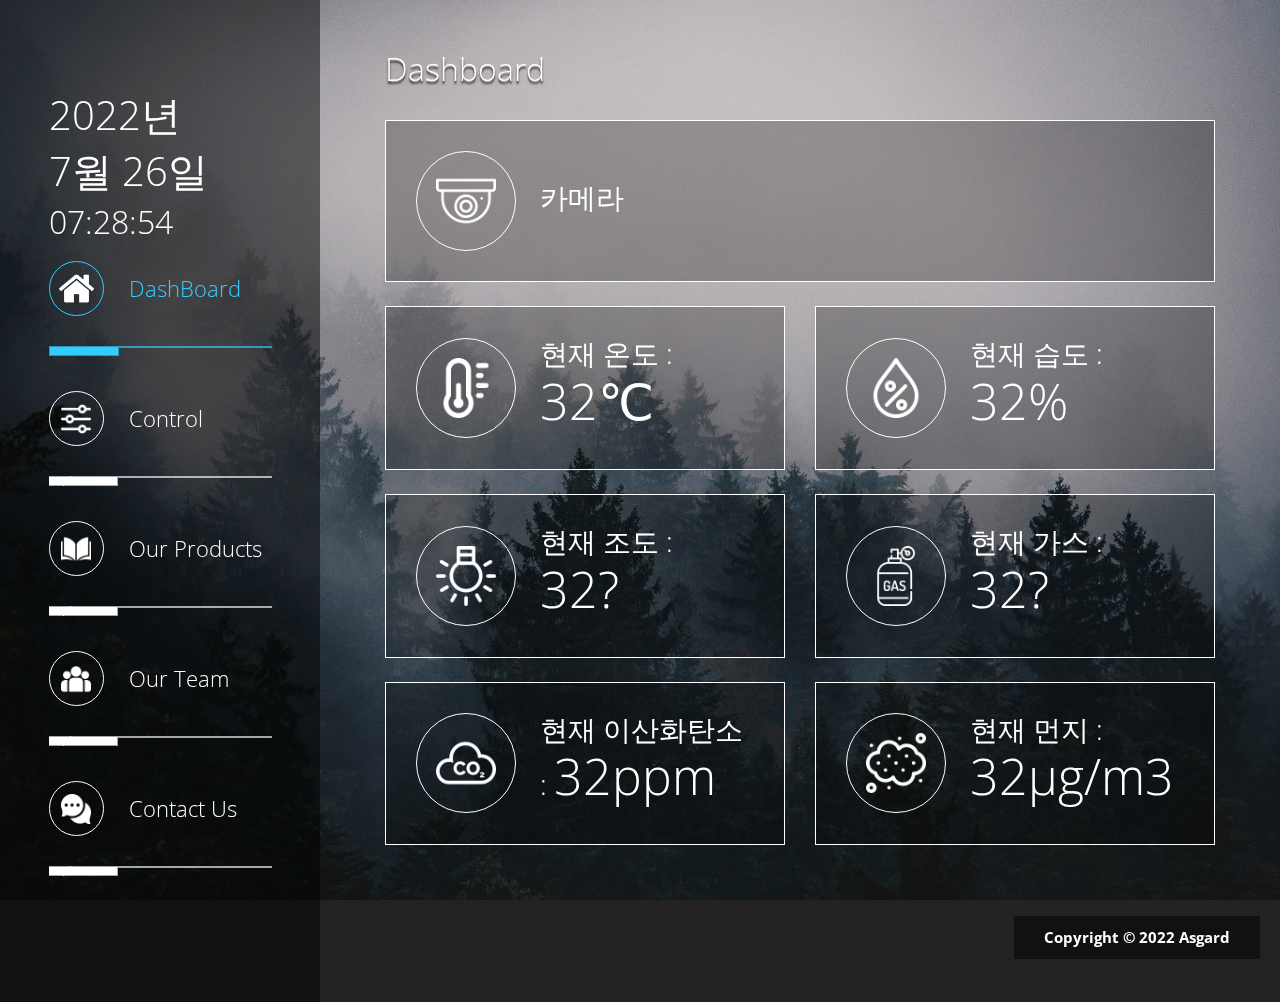
==== commit 2db588bf: "21/11/29 web" ====
--- a/test/index.html
+++ b/test/index.html
@@ -17,7 +17,7 @@
       rel="stylesheet"
       href="https://fonts.googleapis.com/css?family=Open+Sans:300,400"
     />
-    <!-- Google web font "Open Sans" -->
+    <!-- CSS 및 JS 파일 -->
     <link rel="stylesheet" href="css/fontawesome-all.min.css" />
     <link rel="stylesheet" href="css/bootstrap.min.css" />
     <link rel="stylesheet" type="text/css" href="css/magnific-popup.css" />
@@ -25,6 +25,9 @@
     <link rel="stylesheet" type="text/css" href="slick/slick-theme.css" />
     <link rel="stylesheet" href="css/tooplate-style.css" />
     <link rel="stylesheet" href="css/function.css" />
+    <link rel="stylesheet" href="css/toggle.css" />
+    <script src="https://cdnjs.cloudflare.com/ajax/libs/Chart.js/2.4.0/Chart.min.js"></script>
+
     <script>
       var renderPage = true;
 
@@ -61,6 +64,9 @@
 
           <div class="inner">
             <nav id="tmMainNav" class="tm-main-nav">
+              <h1 id = "year">2022년</h1>
+              <h1 id = "today">11월 28일</h1>
+              <h2 id = "time">10:15:39</h2>
               <ul>
                 <li>
                   <a
@@ -70,8 +76,24 @@
                     data-bg-img="constructive_bg_01.jpg"
                     data-page="#tm-section-1"
                   >
-                    <i class="fas fa-home tm-nav-fa-icon"></i>
+                    <i class="fas tm-nav-fa-icon">
+                      <img class = "invert-img" src="./img/home.png" height = "35px" width = "35px">
+                    </i>
                     <span>DashBoard</span>
+                  </a>
+                </li>
+                <li>
+                  <a
+                    href="#control"
+                    class="scrolly"
+                    data-bg-img="constructive_bg_02.jpg"
+                    data-page="#tm-section-5"
+                    data-page-type="carousel"
+                  >
+                     <i class="fas tm-nav-fa-icon">
+                      <img class = "invert-img" src="./img/settings.png" height = "30px" width = "30px">
+                    </i>
+                    <span>Control</span>
                   </a>
                 </li>
                 <li>
@@ -83,7 +105,9 @@
                     data-page="#tm-section-2"
                     data-page-type="carousel"
                   >
-                    <i class="fas fa-map tm-nav-fa-icon"></i>
+                     <i class="fas tm-nav-fa-icon">
+                      <img class = "invert-img" src="./img/open-book.png" height = "30px" width = "30px">
+                    </i>
                     <span>Our Products</span>
                   </a>
                 </li>
@@ -94,8 +118,10 @@
                     data-bg-img="constructive_bg_03.jpg"
                     data-page="#tm-section-3"
                   >
-                    <i class="fas fa-users tm-nav-fa-icon"></i>
-                    <span>Our Company</span>
+                     <i class="fas tm-nav-fa-icon">
+                      <img class = "invert-img" src="./img/group.png" height = "30px" width = "30px">
+                    </i>
+                    <span>Our Team</span>
                   </a>
                 </li>
                 <li>
@@ -105,7 +131,9 @@
                     data-bg-img="constructive_bg_04.jpg"
                     data-page="#tm-section-4"
                   >
-                    <i class="fas fa-comments tm-nav-fa-icon"></i>
+                     <i class="fas tm-nav-fa-icon">
+                      <img class = "invert-img" src="./img/chat.png" height = "30px" width = "30px">
+                    </i>
                     <span>Contact Us</span>
                   </a>
                 </li>
@@ -115,13 +143,29 @@
         </div>
 
         <div class="col-xl-9 col-lg-8 col-md-12 col-sm-12 tm-content">
+
+          <!-- modal 창 띄우기 -->
           <div class="modal-div hidden">
             <div class="modal-overlay"></div>
-            <div class="modal-content">
+            <!-- sensors -->
+            <div
+              id = "modal-sensor"
+              class="modal-content hidden">
               <h2 style="color: black">blank</h2>
-              <button id="closeBtn">❌</button>
+              <canvas id="chart"> chart 정보 입력 </canvas>
+              <button id="sensor-closeBtn" class = "closeBtn">❌</button>
+            </div>
+            <!-- cctv -->
+            <div id = "modal-cctv" class = "modal-content hidden" style="width: 40%; height: 20%;">
+              <h2 style="color: black">카메라</h2>
+              <div class = "cctv-box">
+                <img class = "cctv" src = "http://192.168.70.20:8091/?action=stream" />
+              </div>
+              <br/>
+              <button id="cctv-closeBtn" class = "closeBtn">❌</button>
             </div>
           </div>
+
           <!-- section 1 -->
           <section
             id="tm-section-1"
@@ -133,26 +177,29 @@
                 <h2 class="tm-text-shadow">Dashboard</h2>
               </header>
             </div>
-            <div class="col-sm-12 col-md-6 col-lg-12 mb-4">
-              <div
-                id="click"
-                class="media tm-bg-transparent-black tm-border-white"
-              >
+
+            <!-- Dashboard -->
+            <div id="dashboard" class="row">
+              <!-- 카메라 dashboard -->
+              <div class="col-sm-12 col-md-6 col-lg-12 mb-4">
+                <div id = "cctv" class="media tm-bg-transparent-black tm-border-white click">
                 <i class="tm-icon-circled tm-icon-media">
                   <img
                     class="invert-img"
                     src="./img/cctv.png"
                     height="60"
                     width="60"
-                /></i>
-                <div class="media-body">
-                  <h3>카메라</h3>
-                  <p>카메라 Dashboard</p>
-                </div>
-              </div>
-            </div>
-            <!-- 온도,습도,조도,가스,CO2,먼지 등 dashboard -->
-            <div id="dashboard" class="row">
+                  /></i>
+                  <div class="media-body">
+                    <h3>카메라</h3>
+                    <!-- <div class = "cctv-box">
+                      <img class = "cctv" src = "http://192.168.70.20:8091/?action=stream" />
+                    </div> -->
+                  </div>
+                </div>
+              </div>
+
+              <!-- 온도,습도,조도,가스,CO2,먼지 등 dashboard -->
               <div class="col-sm-12 col-md-6 col-lg-12 col-xl-6 mb-4">
                 <div
                   id="temp"
@@ -341,9 +388,9 @@
             <div class="row">
               <div class="col-sm-12 col-md-6 col-lg-12 col-xl-6 mb-4">
                 <div class="media tm-bg-transparent-black tm-border-white">
-                  <i class="fab fa-apple tm-icon-circled tm-icon-media"></i>
-                  <div class="media-body">
-                    <h3>HTML Templates</h3>
+                  <img class = "insert-img" src = "./img/sanga.jpg" height = "200px" width = "150px" padding = "100px"></img>
+                  <div class="media-body">
+                    <h3>정상아</h3>
                     <p>
                       We provide a variety of templates for you at no cost.
                       Please spread a word about
@@ -359,11 +406,9 @@
               </div>
               <div class="col-sm-12 col-md-6 col-lg-12 col-xl-6 mb-4">
                 <div class="media tm-bg-transparent-black tm-border-white">
-                  <i
-                    class="fas fa-map-pin mr-4 tm-icon-circled tm-icon-media"
-                  ></i>
-                  <div class="media-body">
-                    <h3>Free Images</h3>
+                  <img class = "insert-img" src = "./img/insoo.jpg" height = "200px" width = "150px" padding = "100px"></img>
+                  <div class="media-body">
+                    <h3>신인수</h3>
                     <p>
                       Photos by
                       <a href="https://unsplash.com" target="_blank"
@@ -377,9 +422,9 @@
               </div>
               <div class="col-sm-12 col-md-6 col-lg-12 col-xl-6 mb-4">
                 <div class="media tm-bg-transparent-black tm-border-white">
-                  <i class="fab fa-fly mr-4 tm-icon-circled tm-icon-media"></i>
-                  <div class="media-body">
-                    <h3>Phasellus eleifend</h3>
+                  <img class = "insert-img" src = "./img/dohyun.jpg" height = "200px" width = "150px" padding = "100px"></img>
+                  <div class="media-body">
+                    <h3>박도현</h3>
                     <p>
                       Phasellus feugiat scelerisque sapien, ac ornare arcu
                       finibus sed. Aenean ultrices nisi sit amet facilisis
@@ -390,11 +435,9 @@
               </div>
               <div class="col-sm-12 col-md-6 col-lg-12 col-xl-6 mb-4">
                 <div class="media tm-bg-transparent-black tm-border-white">
-                  <i
-                    class="fab fa-linode mr-4 tm-icon-circled tm-icon-media"
-                  ></i>
-                  <div class="media-body">
-                    <h3>Phasellus eleifend</h3>
+                  <img class = "insert-img" src = "./img/jaehyeok.jpg" height = "200px" width = "150px" padding = "100px"></img>
+                  <div class="media-body">
+                    <h3>신재혁</h3>
                     <p>
                       Phasellus feugiat scelerisque sapien, ac ornare arcu
                       finibus sed. Aenean ultrices nisi sit amet facilisis
@@ -478,11 +521,74 @@
               </div>
             </div>
           </section>
+
+          <!-- section 5-->
+          <section id="tm-section-5" class="tm-section">
+            <div class="row mb-4">
+              <header class="col-xl-12">
+                <h2 class="tm-text-shadow">Control Page</h2>
+              </header>
+            </div>
+            <div class="row">
+              <div class="col-sm-12 col-md-6 col-lg-12 col-xl-6 mb-4">
+                <div class="media tm-bg-transparent-black tm-border-white">
+                  <img class = "insert-img invert-img"  src = "./img/airConditioner.png" height = "120px" width = "120px" padding = "100px"></img>
+                  <div class="media-body">
+                    <h3 id = "air-condition" >Air Conditioner</h3>
+                    <label class="switch">
+                      <input id = "air-condition-toggle" type="checkbox" />
+                      <span class="slider round"></span>
+                    </label>
+                    <p id = "air-condition-status">Off</p>
+                  </div>
+                </div>
+              </div>
+              <div class="col-sm-12 col-md-6 col-lg-12 col-xl-6 mb-4">
+                <div class="media tm-bg-transparent-black tm-border-white">
+                  <img class = "insert-img invert-img" src = "./img/humidifier.png"  height = "120px" width = "120px" padding = "100px"></img>
+                  <div class="media-body">
+                    <h3 id = "humidifier">Humidifier</h3>
+                    <label class="switch">
+                      <input id = "humidifier-toggle" type="checkbox" />
+                      <span class="slider round"></span>
+                    </label>
+                    <p id = "humidifier-status">Off</p>
+                  </div>
+                </div>
+              </div>
+              <div class="col-sm-12 col-md-6 col-lg-12 col-xl-6 mb-4">
+                <div class="media tm-bg-transparent-black tm-border-white">
+                  <img class = "insert-img invert-img" src = "./img/fan.png"  height = "120px" width = "120px" padding = "100px"></img>
+                  <div class="media-body">
+                    <h3 id = "fan">Fan</h3>
+                    <label class="switch">
+                      <input id = "fan-toggle" type="checkbox" />
+                      <span class="slider round"></span>
+                    </label>
+                    <p id = "fan-status">Off</p>
+                  </div>
+                </div>
+              </div>
+              <div class="col-sm-12 col-md-6 col-lg-12 col-xl-6 mb-4">
+                <div class="media tm-bg-transparent-black tm-border-white">
+                  <img class = "insert-img invert-img" src = "./img/heater.png"  height = "120px" width = "120px" padding = "100px"></img>
+                  <div class="media-body">
+                    <h3 id ="heater">Heater</h3>
+                    <label class="switch">
+                      <input id = "heater-toggle" type="checkbox" />
+                      <span class="slider round"></span>
+                    </label>
+                    <p id = "heater-status">Off</p>
+                  </div>
+                </div>
+              </div>
+            </div>
+          </section>
         </div>
         <!-- .tm-content -->
         <footer class="footer-link">
           <p class="tm-copyright-text">
-            Copyright &copy; 2018 Constructive Co. Ltd. - Design: Tooplate
+            Copyright &copy; 2022 Asgard
           </p>
         </footer>
       </div>
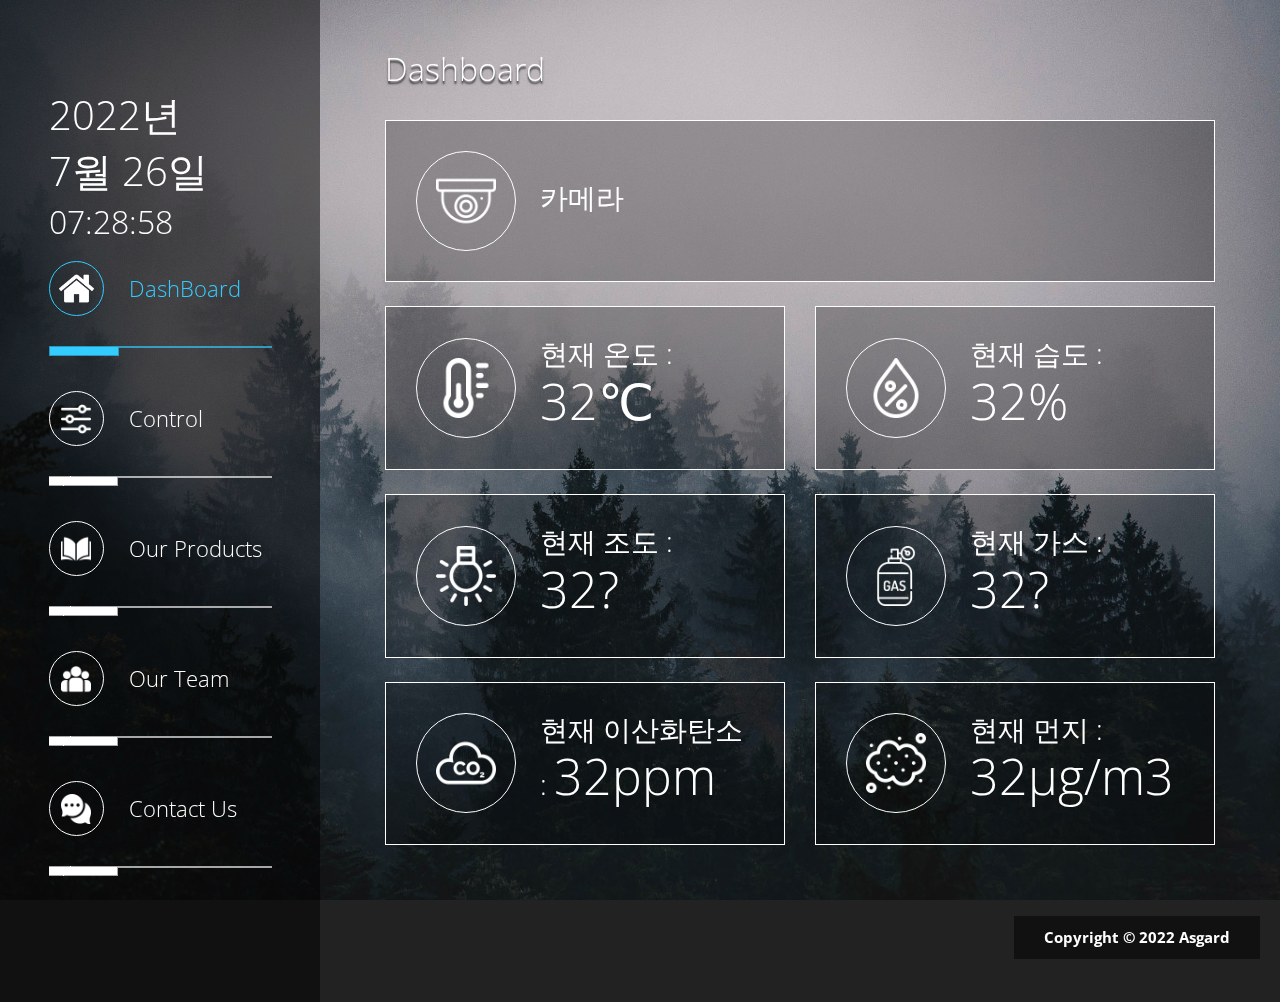
==== commit 339f909d: "21/12/01 web" ====
--- a/test/index.html
+++ b/test/index.html
@@ -159,7 +159,7 @@
             <div id = "modal-cctv" class = "modal-content hidden" style="width: 40%; height: 20%;">
               <h2 style="color: black">카메라</h2>
               <div class = "cctv-box">
-                <img class = "cctv" src = "http://192.168.70.20:8091/?action=stream" />
+                <img class = "cctv" src = "http://192.168.139.123:8091/?action=stream" />
               </div>
               <br/>
               <button id="cctv-closeBtn" class = "closeBtn">❌</button>
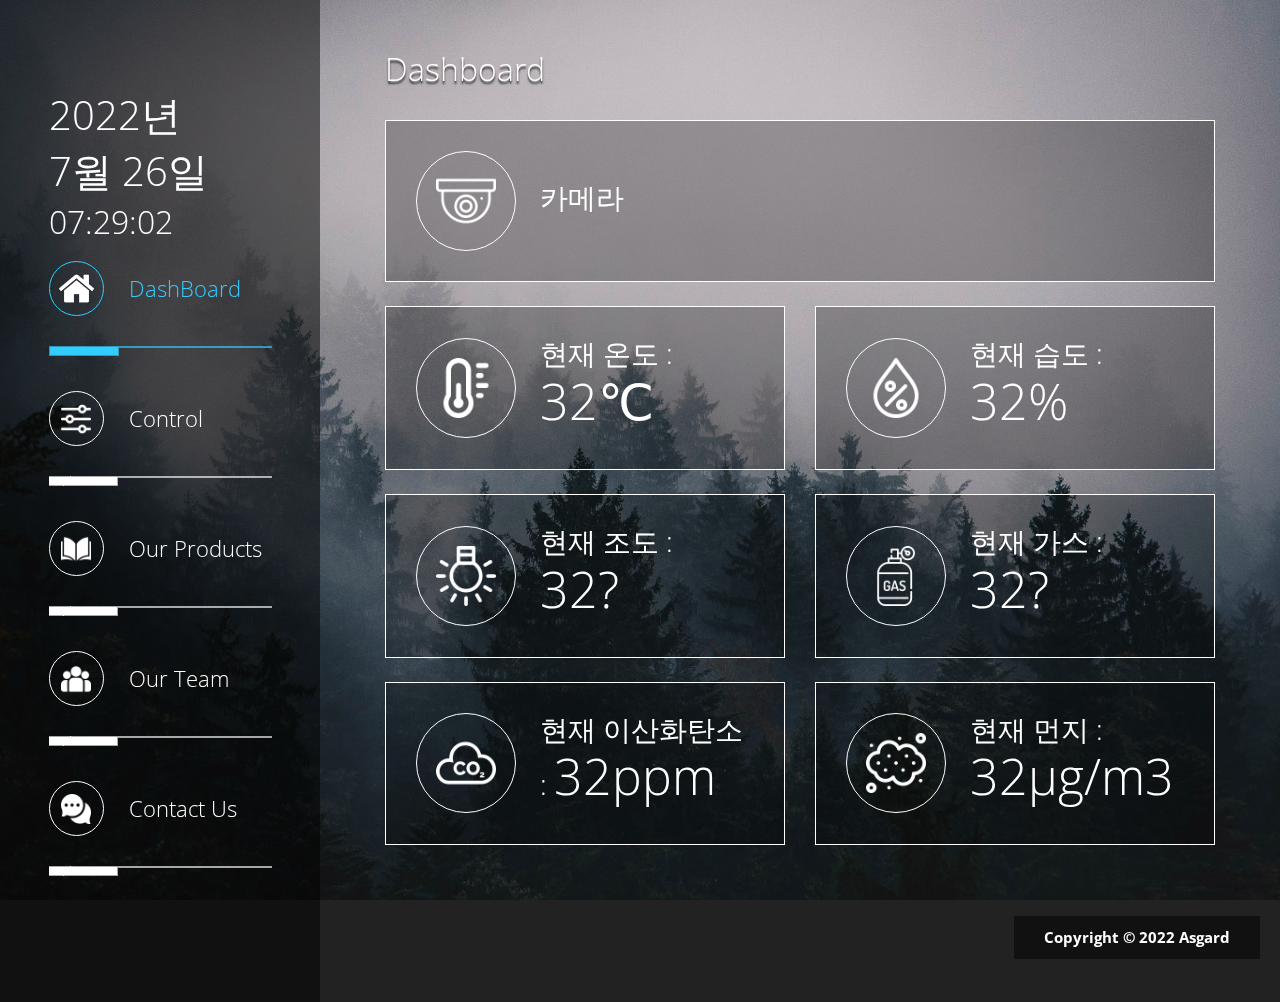
==== commit 2e4165a9: "21/12/02 web" ====
--- a/test/index.html
+++ b/test/index.html
@@ -99,7 +99,6 @@
                 <li>
                   <a
                     href="#products"
-                    id="tmNavLink2"
                     class="scrolly"
                     data-bg-img="constructive_bg_02.jpg"
                     data-page="#tm-section-2"
@@ -562,7 +561,7 @@
                   <div class="media-body">
                     <h3 id = "fan">Fan</h3>
                     <label class="switch">
-                      <input id = "fan-toggle" type="checkbox" />
+                      <input id = "fan-toggle" readonly type="checkbox" />
                       <span class="slider round"></span>
                     </label>
                     <p id = "fan-status">Off</p>
@@ -575,7 +574,7 @@
                   <div class="media-body">
                     <h3 id ="heater">Heater</h3>
                     <label class="switch">
-                      <input id = "heater-toggle" type="checkbox" />
+                      <input id = "heater-toggle" class = "notClick" type="checkbox" />
                       <span class="slider round"></span>
                     </label>
                     <p id = "heater-status">Off</p>
--- a/test/css/tooplate-style.css
+++ b/test/css/tooplate-style.css
@@ -18,8 +18,8 @@
   background: #222222;
 }
 
-#preload-01 {
-  background: url(../img/constructive_bg_01.jpg) no-repeat -9999px -9999px;
+/* #preload-01 {
+  background: src = "../img/constructive_bg_02.jpg" no-repeat -9999px -9999px;
 }
 #preload-02 {
   background: url(../img/constructive_bg_02.jpg) no-repeat -9999px -9999px;
@@ -29,7 +29,7 @@
 }
 #preload-04 {
   background: url(../img/constructive_bg_04.jpg) no-repeat -9999px -9999px;
-}
+} */
 
 ul {
   margin: 0;
--- a/test/css/toggle.css
+++ b/test/css/toggle.css
@@ -4,6 +4,7 @@
   width: 60px;
   height: 34px;
   vertical-align: middle;
+  pointer-events: none;
 }
 
 /* Hide default HTML checkbox */
@@ -44,12 +45,12 @@
   box-shadow: 0 0 1px #2196f3;
 }
 
+/**/
 input:checked + .slider:before {
   -webkit-transform: translateX(26px);
   -ms-transform: translateX(26px);
   transform: translateX(26px);
 }
-
 /* Rounded sliders */
 .slider.round {
   border-radius: 34px;
